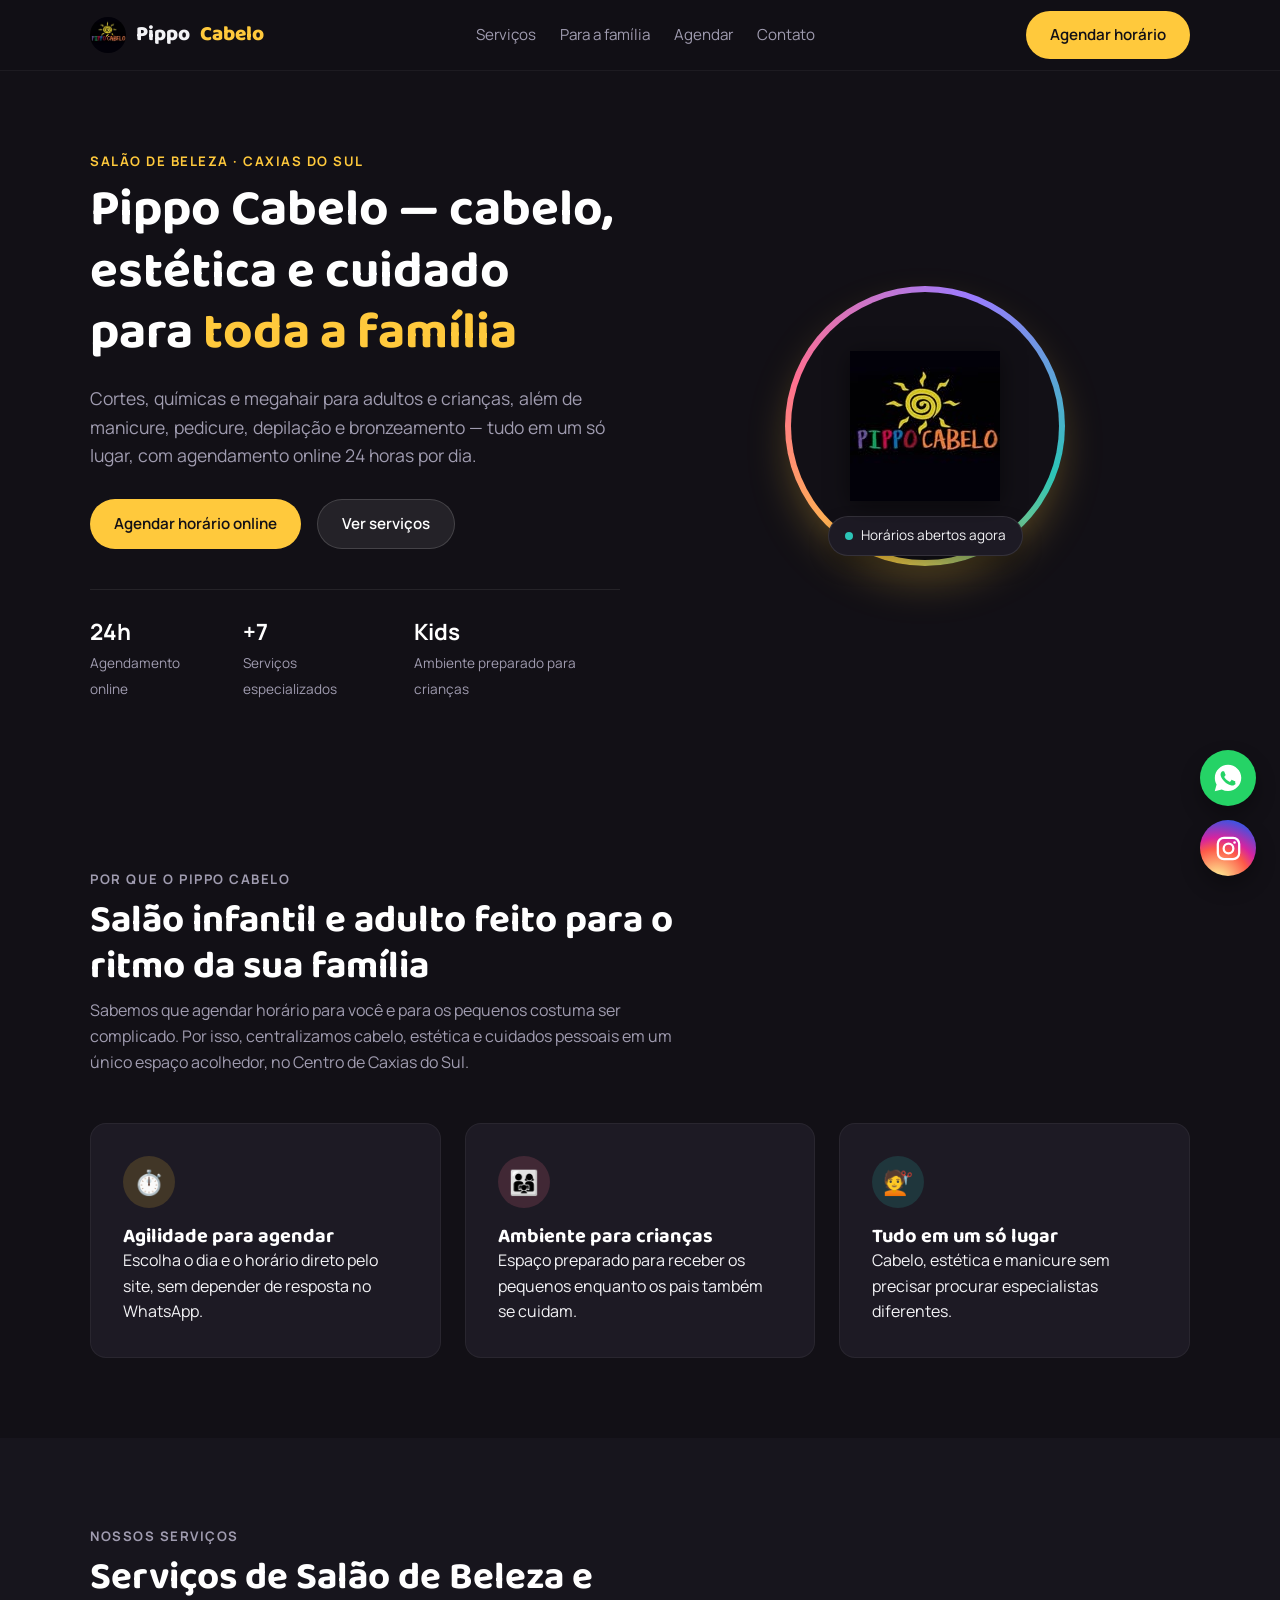
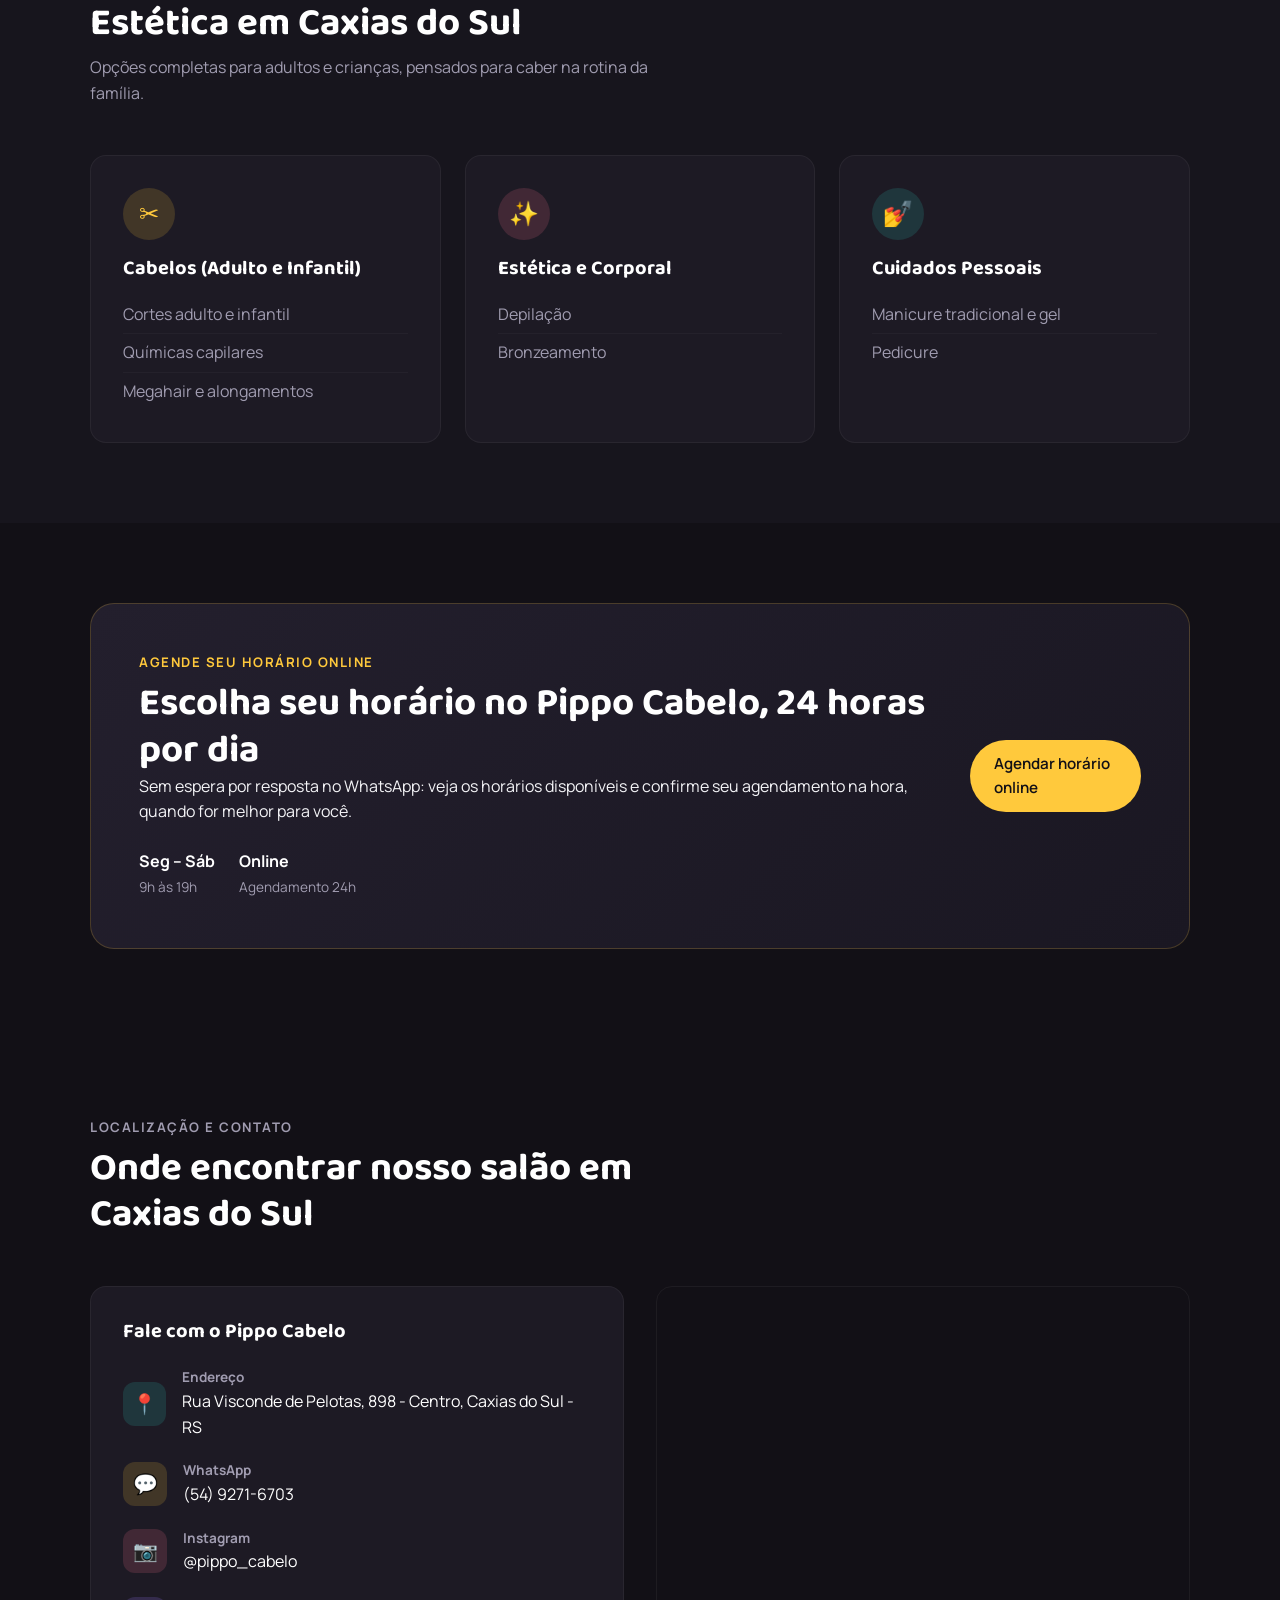
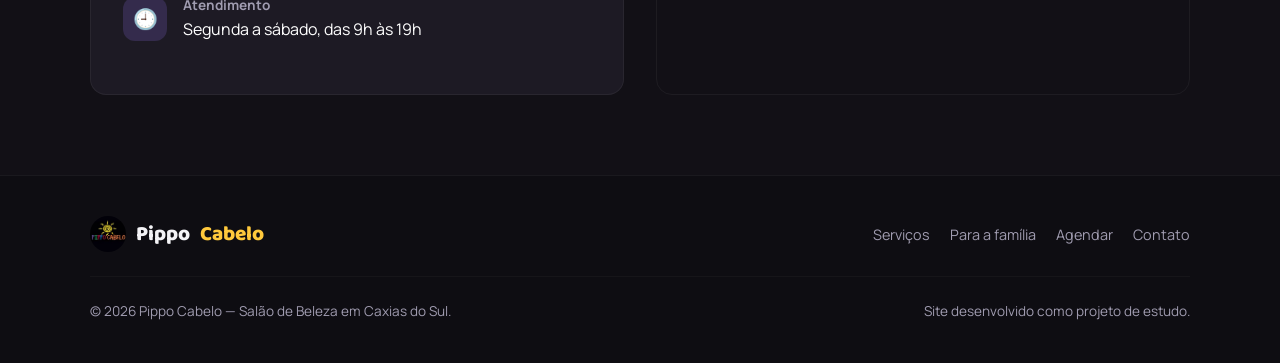
==== pippo-cabelo/index.html @ a28db08d "first commit" ====
<!DOCTYPE html>
<html lang="pt-BR">
<head>
  <meta charset="UTF-8">
  <meta name="viewport" content="width=device-width, initial-scale=1.0">

  <!-- ===================== SEO ===================== -->
  <title>Pippo Cabelo | Salão Adulto, Infantil e Agendamento Online em Caxias do Sul</title>
  <meta name="description" content="Agende seu horário online no Pippo Cabelo! Cortes adulto e infantil, megahair, químicas, manicure, depilação e bronzeamento em Caxias do Sul. Escolha seu horário 24h!">
  <meta name="keywords" content="salão de beleza em caxias do sul, agendamento online salão, salão infantil caxias do sul, megahair caxias do sul, manicure e pedicure perto de mim, depilação e bronzeamento caxias">
  <meta name="robots" content="index, follow">
  <link rel="canonical" href="https://www.pippocabelo.com.br/">
  
  <meta property="og:type" content="business.business">
  <meta property="og:title" content="Pippo Cabelo | Salão Adulto, Infantil e Agendamento Online em Caxias do Sul">
  <meta property="og:description" content="Cabelo, estética e cuidados para toda a família. Agende seu horário online 24h no Pippo Cabelo, em Caxias do Sul.">
  <meta property="og:image" content="https://www.pippocabelo.com.br/assets/logo.png">
  <meta property="og:url" content="https://www.pippocabelo.com.br/">
  <meta property="og:locale" content="pt_BR">
  <meta name="theme-color" content="#121016">

  <link rel="icon" href="assets/logo.png" type="image/png">
  <link rel="stylesheet" href="styles.css">

  <script type="application/ld+json">
  {
    "@context": "https://schema.org",
    "@type": "HairSalon",
    "name": "Pippo Cabelo",
    "image": "https://www.pippocabelo.com.br/assets/logo.png",
    "url": "https://www.pippocabelo.com.br/",
    "telephone": "+555492716703",
    "priceRange": "$$",
    "address": {
      "@type": "PostalAddress",
      "streetAddress": "Rua Visconde de Pelotas, 898 - Centro",
      "addressLocality": "Caxias do Sul",
      "addressRegion": "RS",
      "addressCountry": "BR"
    },
    "openingHoursSpecification": [
      {
        "@type": "OpeningHoursSpecification",
        "dayOfWeek": ["Monday", "Tuesday", "Wednesday", "Thursday", "Friday", "Saturday"],
        "opens": "09:00",
        "closes": "19:00"
      }
    ],
    "sameAs": [
      "https://www.instagram.com/pippo_cabelo"
    ]
  }
  </script>
</head>
<body>

  <!-- ===================== HEADER ===================== -->
  <header class="site-header">
    <div class="container">
      <a href="#topo" class="brand">
        <img src="assets/logo.png" alt="Logotipo Pippo Cabelo - Salão de Beleza em Caxias do Sul">
        Pippo<span class="hl">Cabelo</span>
      </a>

      <nav class="nav-links" aria-label="Navegação principal">
        <a href="#servicos">Serviços</a>
        <a href="#familia">Para a família</a>
        <a href="#agendar">Agendar</a>
        <a href="#contato">Contato</a>
      </nav>

      <div class="header-actions">
        <a class="btn btn-primary" href="https://online.maapp.com.br/Pippocabelo" target="_blank" rel="noopener">Agendar horário</a>
        <button class="nav-toggle" id="navToggle" aria-label="Abrir menu" aria-expanded="false" aria-controls="mobileMenu">
          <svg width="26" height="26" viewBox="0 0 24 24" fill="none" stroke="currentColor" stroke-width="2" stroke-linecap="round"><line x1="3" y1="6" x2="21" y2="6"></line><line x1="3" y1="12" x2="21" y2="12"></line><line x1="3" y1="18" x2="21" y2="18"></line></svg>
        </button>
      </div>
    </div>

    <nav class="mobile-menu" id="mobileMenu" aria-label="Navegação mobile">
      <a href="#servicos">Serviços</a>
      <a href="#familia">Para a família</a>
      <a href="#agendar">Agendar</a>
      <a href="#contato">Contato</a>
    </nav>
  </header>

  <main id="topo">

    <!-- ===================== HERO ===================== -->
    <section class="hero">
      <div class="container">
        <div class="hero-copy">
          <p class="eyebrow">Salão de beleza · Caxias do Sul</p>
          <h1>Pippo Cabelo — cabelo, estética e cuidado para <span class="accent">toda a família</span></h1>
          <p class="lead">
            Cortes, químicas e megahair para adultos e crianças, além de manicure,
            pedicure, depilação e bronzeamento — tudo em um só lugar, com
            agendamento online 24 horas por dia.
          </p>

          <div class="hero-cta">
            <a class="btn btn-primary" href="https://online.maapp.com.br/Pippocabelo" target="_blank" rel="noopener">Agendar horário online</a>
            <a class="btn btn-ghost-light" href="#servicos">Ver serviços</a>
          </div>

          <div class="hero-stats">
            <div><strong>24h</strong><span>Agendamento online</span></div>
            <div><strong>+7</strong><span>Serviços especializados</span></div>
            <div><strong>Kids</strong><span>Ambiente preparado para crianças</span></div>
          </div>
        </div>

        <div class="hero-visual">
          <div class="sun-wrap">
            <div class="sun-core">
              <img src="assets/logo.png" alt="Pippo Cabelo - Salão Adulto, Infantil e Estética em Caxias do Sul">
            </div>
          </div>
          <div class="floating-badge"><span class="dot"></span> Horários abertos agora</div>
        </div>
      </div>
    </section>

    <!-- ===================== PARA A FAMÍLIA ===================== -->
    <section class="section" id="familia">
      <div class="container">
        <div class="section-head">
          <p class="eyebrow">Por que o Pippo Cabelo</p>
          <h2>Salão infantil e adulto feito para o ritmo da sua família</h2>
          <p>
            Sabemos que agendar horário para você e para os pequenos costuma ser
            complicado. Por isso, centralizamos cabelo, estética e cuidados pessoais
            em um único espaço acolhedor, no Centro de Caxias do Sul.
          </p>
        </div>

        <div class="benefits-grid">
          <div class="benefit-card">
            <div class="benefit-icon c-sun">⏱️</div>
            <h3>Agilidade para agendar</h3>
            <p>Escolha o dia e o horário direto pelo site, sem depender de resposta no WhatsApp.</p>
          </div>
          <div class="benefit-card">
            <div class="benefit-icon c-coral">👨‍👩‍👧</div>
            <h3>Ambiente para crianças</h3>
            <p>Espaço preparado para receber os pequenos enquanto os pais também se cuidam.</p>
          </div>
          <div class="benefit-card">
            <div class="benefit-icon c-teal">💇</div>
            <h3>Tudo em um só lugar</h3>
            <p>Cabelo, estética e manicure sem precisar procurar especialistas diferentes.</p>
          </div>
        </div>
      </div>
    </section>

    <!-- ===================== SERVIÇOS ===================== -->
    <section class="section section-dark" id="servicos">
      <div class="container">
        <div class="section-head">
          <p class="eyebrow">Nossos serviços</p>
          <h2>Serviços de Salão de Beleza e Estética em Caxias do Sul</h2>
          <p>Opções completas para adultos e crianças, pensados para caber na rotina da família.</p>
        </div>

        <div class="services-grid">
          <article class="service-card">
            <div class="service-badge c-sun">✂️</div>
            <h3>Cabelos (Adulto e Infantil)</h3>
            <ul>
              <li>Cortes adulto e infantil</li>
              <li>Químicas capilares</li>
              <li>Megahair e alongamentos</li>
            </ul>
          </article>

          <article class="service-card">
            <div class="service-badge c-coral">✨</div>
            <h3>Estética e Corporal</h3>
            <ul>
              <li>Depilação</li>
              <li>Bronzeamento</li>
            </ul>
          </article>

          <article class="service-card">
            <div class="service-badge c-teal">💅</div>
            <h3>Cuidados Pessoais</h3>
            <ul>
              <li>Manicure tradicional e gel</li>
              <li>Pedicure</li>
            </ul>
          </article>
        </div>
      </div>
    </section>

    <!-- ===================== AGENDAR (CTA) ===================== -->
    <section class="section" id="agendar">
      <div class="container">
        <div class="booking-banner">
          <div>
            <p class="eyebrow">Agende seu horário online</p>
            <h2>Escolha seu horário no Pippo Cabelo, 24 horas por dia</h2>
            <p>
              Sem espera por resposta no WhatsApp: veja os horários disponíveis
              e confirme seu agendamento na hora, quando for melhor para você.
            </p>

            <div class="booking-hours">
              <div><strong>Seg – Sáb</strong><span>9h às 19h</span></div>
              <div><strong>Online</strong><span>Agendamento 24h</span></div>
            </div>
          </div>

          <div class="booking-actions">
            <a class="btn btn-primary" href="https://online.maapp.com.br/Pippocabelo" target="_blank" rel="noopener">Agendar horário online</a>
          </div>
        </div>
      </div>
    </section>

    <!-- ===================== LOCALIZAÇÃO E CONTATO ===================== -->
    <section class="section" id="contato">
      <div class="container">
        <div class="section-head">
          <p class="eyebrow">Localização e contato</p>
          <h2>Onde encontrar nosso salão em Caxias do Sul</h2>
        </div>

        <div class="contact-grid">
          <div class="contact-card">
            <h3>Fale com o Pippo Cabelo</h3>
            <ul class="contact-list">
              <li>
                <span class="ico c-teal">📍</span>
                <div>
                  <strong>Endereço</strong>
                  <span>Rua Visconde de Pelotas, 898 - Centro, Caxias do Sul - RS</span>
                </div>
              </li>
              <li>
                <span class="ico c-sun">💬</span>
                <div>
                  <strong>WhatsApp</strong>
                  <span>(54) 9271-6703</span>
                </div>
              </li>
              <li>
                <span class="ico c-coral">📷</span>
                <div>
                  <strong>Instagram</strong>
                  <span>@pippo_cabelo</span>
                </div>
              </li>
              <li>
                <span class="ico c-violet">🕘</span>
                <div>
                  <strong>Atendimento</strong>
                  <span>Segunda a sábado, das 9h às 19h</span>
                </div>
              </li>
            </ul>
          </div>

          <div class="map-frame">
            <iframe
              src="https://www.google.com/maps?q=Rua+Visconde+de+Pelotas,+898+-+Centro,+Caxias+do+Sul+-+RS&output=embed"
              title="Mapa de localização do Pippo Cabelo em Caxias do Sul"
              loading="lazy"
              referrerpolicy="no-referrer-when-downgrade">
            </iframe>
          </div>
        </div>
      </div>
    </section>

  </main>

  <!-- ===================== RODAPÉ ===================== -->
  <footer class="site-footer">
    <div class="container">
      <div class="footer-top">
        <a href="#topo" class="brand">
          <img src="assets/logo.png" alt="Logotipo Pippo Cabelo - Caxias do Sul">
          Pippo<span class="hl">Cabelo</span>
        </a>
        <nav class="footer-links" aria-label="Links do rodapé">
          <a href="#servicos">Serviços</a>
          <a href="#familia">Para a família</a>
          <a href="#agendar">Agendar</a>
          <a href="#contato">Contato</a>
        </nav>
      </div>
      <div class="footer-bottom">
        <span>© 2026 Pippo Cabelo — Salão de Beleza em Caxias do Sul.</span>
        <span>Site desenvolvido como projeto de estudo.</span>
      </div>
    </div>
  </footer>

  <!-- Botões flutuantes de contato -->
  <div class="float-actions">
    <a class="whatsapp-float" href="https://wa.me/555492716703?text=Ol%C3%A1!%20Quero%20agendar%20um%20hor%C3%A1rio%20no%20Pippo%20Cabelo." target="_blank" rel="noopener" aria-label="Falar no WhatsApp com Pippo Cabelo">
      <svg viewBox="0 0 24 24" fill="currentColor" aria-hidden="true">
        <path d="M12.04 2C6.58 2 2.13 6.45 2.13 11.91c0 1.75.46 3.45 1.32 4.95L2.05 22l5.29-1.39a9.9 9.9 0 0 0 4.7 1.2h.01c5.46 0 9.9-4.45 9.9-9.91C21.95 6.45 17.5 2 12.04 2Zm5.8 14.16c-.24.68-1.4 1.32-1.93 1.4-.5.08-1.11.11-1.79-.11-.41-.13-.95-.31-1.63-.6-2.87-1.24-4.74-4.13-4.88-4.32-.14-.19-1.17-1.55-1.17-2.96 0-1.4.73-2.09 1-2.38.24-.27.53-.34.71-.34h.5c.16 0 .38-.06.59.45.24.57.8 1.98.87 2.12.07.14.11.31.02.5-.09.19-.14.31-.28.47-.14.16-.29.36-.42.48-.14.13-.29.28-.13.55.16.27.72 1.19 1.55 1.93 1.06.95 1.96 1.24 2.23 1.38.27.14.43.11.58-.07.16-.19.68-.79.86-1.06.18-.27.36-.22.6-.13.24.09 1.55.73 1.81.86.27.14.44.2.51.31.07.13.07.7-.17 1.38Z"/>
      </svg>
    </a>

    <a class="instagram-float" href="https://www.instagram.com/pippo_cabelo" target="_blank" rel="noopener" aria-label="Ver Instagram do Pippo Cabelo">
      <svg viewBox="0 0 24 24" fill="none" stroke="currentColor" stroke-width="2" stroke-linecap="round" stroke-linejoin="round" aria-hidden="true">
        <rect x="2.5" y="2.5" width="19" height="19" rx="5.5"/>
        <circle cx="12" cy="12" r="4.3"/>
        <circle cx="17.4" cy="6.6" r="1.15" fill="currentColor" stroke="none"/>
      </svg>
    </a>
  </div>

  <script src="script.js"></script>
</body>
</html>
---- pippo-cabelo/styles.css ----
/* ================= FONTES ================= */
@import url('https://fonts.googleapis.com/css2?family=Baloo+2:wght@600;700;800&family=Manrope:wght@400;500;600;700&display=swap');

/* ================= RESET E VARIÁVEIS ================= */
:root {
  --bg-dark: #121016;
  --bg-card: #1d1a24;
  --bg-card-hover: #262230;
  --text-main: #f3f3f6;
  --text-muted: #a09cb0;
  --primary-accent: #ffc93c;
  --accent-coral: #ff6f91;
  --accent-teal: #2cc4b7;
  --accent-violet: #9a7bff;
  --font-family: 'Manrope', system-ui, -apple-system, BlinkMacSystemFont, "Segoe UI", Roboto, sans-serif;
  --font-display: 'Baloo 2', var(--font-family);
  --max-width: 1140px;
}

* {
  margin: 0;
  padding: 0;
  box-sizing: border-box;
}

html {
  scroll-behavior: smooth;
}

body {
  background-color: var(--bg-dark);
  color: var(--text-main);
  font-family: var(--font-family);
  line-height: 1.6;
  -webkit-font-smoothing: antialiased;
}

a {
  color: inherit;
  text-decoration: none;
}

ul {
  list-style: none;
}

.container {
  max-width: var(--max-width);
  margin: 0 auto;
  padding: 0 20px;
}

/* ================= TYPOGRAPHY & BUTTONS ================= */
.eyebrow {
  text-transform: uppercase;
  font-size: 0.825rem;
  letter-spacing: 1.5px;
  font-weight: 700;
  color: var(--primary-accent);
  margin-bottom: 8px;
}

h1, h2, h3 {
  color: #ffffff;
  line-height: 1.2;
  font-family: var(--font-display);
}

h1 { font-size: clamp(2rem, 4vw, 3.2rem); }
h2 { font-size: clamp(1.6rem, 3vw, 2.4rem); }
h3 { font-size: 1.25rem; }

.btn {
  display: inline-flex;
  align-items: center;
  justify-content: center;
  padding: 12px 24px;
  border-radius: 50px;
  font-weight: 600;
  font-size: 0.95rem;
  transition: all 0.2s ease;
  cursor: pointer;
  border: none;
}

.btn-primary {
  background: var(--primary-accent);
  color: #121016;
}

.btn-primary:hover {
  transform: translateY(-2px);
  box-shadow: 0 6px 20px rgba(255, 201, 60, 0.3);
}

.btn-ghost-light {
  background: rgba(255, 255, 255, 0.08);
  color: #fff;
  border: 1px solid rgba(255, 255, 255, 0.15);
}

.btn-ghost-light:hover {
  background: rgba(255, 255, 255, 0.15);
}

/* ================= HEADER ================= */
.site-header {
  position: sticky;
  top: 0;
  z-index: 100;
  background: rgba(18, 16, 22, 0.85);
  backdrop-filter: blur(12px);
  border-bottom: 1px solid rgba(255, 255, 255, 0.05);
}

.site-header .container {
  display: flex;
  align-items: center;
  justify-content: space-between;
  height: 70px;
}

.brand {
  display: flex;
  align-items: center;
  gap: 10px;
  font-size: 1.3rem;
  font-weight: 800;
  font-family: var(--font-display);
}

.brand img {
  width: 36px;
  height: 36px;
  border-radius: 50%;
}

.brand .hl {
  color: var(--primary-accent);
}

.nav-links {
  display: flex;
  gap: 24px;
}

.nav-links a {
  font-size: 0.95rem;
  color: var(--text-muted);
  transition: color 0.2s ease;
}

.nav-links a:hover {
  color: #fff;
}

.header-actions {
  display: flex;
  align-items: center;
  gap: 12px;
}

.nav-toggle {
  display: none;
  background: none;
  border: none;
  color: #fff;
  cursor: pointer;
}

.mobile-menu {
  display: none;
  flex-direction: column;
  background: var(--bg-card);
  padding: 16px 20px;
  gap: 12px;
  border-bottom: 1px solid rgba(255, 255, 255, 0.05);
}

/* ================= HERO & VISUAL LIMPO ================= */
.hero {
  padding: 80px 0;
}

.hero .container {
  display: grid;
  grid-template-columns: 1fr 1fr;
  gap: 40px;
  align-items: center;
}

.hero-copy h1 .accent {
  color: var(--primary-accent);
}

.hero-copy .lead {
  color: var(--text-muted);
  margin: 20px 0 30px;
  font-size: 1.1rem;
}

.hero-cta {
  display: flex;
  gap: 16px;
  margin-bottom: 40px;
}

.hero-stats {
  display: flex;
  gap: 30px;
  border-top: 1px solid rgba(255, 255, 255, 0.08);
  padding-top: 24px;
}

.hero-stats div strong {
  display: block;
  font-size: 1.4rem;
  color: #fff;
}

.hero-stats div span {
  font-size: 0.85rem;
  color: var(--text-muted);
}

/* HERO VISUAL LIMPO (SEM GIRA-GIRA / SEM CORES EXTRA) */
.hero-visual {
  position: relative;
  display: flex;
  justify-content: center;
  align-items: center;
}

.sun-wrap {
  position: relative;
  width: 280px;
  height: 280px;
  display: flex;
  align-items: center;
  justify-content: center;
  border-radius: 50%;
  background: conic-gradient(from 200deg, var(--primary-accent), var(--accent-coral), var(--accent-violet), var(--accent-teal), var(--primary-accent));
  box-shadow: 0 20px 45px -10px rgba(255, 201, 60, 0.35);
  padding: 6px;
}

.sun-wrap::before {
  content: "";
  position: absolute;
  inset: 6px;
  border-radius: 50%;
  background: var(--bg-dark);
}

.sun-core {
  position: relative;
  z-index: 1;
  width: 100%;
  height: 100%;
  display: flex;
  align-items: center;
  justify-content: center;
  padding: 30px;
}

.sun-core img {
  max-width: 85%;
  max-height: 85%;
  object-fit: contain;
  filter: drop-shadow(0 4px 12px rgba(0,0,0,0.5));
}

.floating-badge {
  position: absolute;
  bottom: 10px;
  background: var(--bg-card);
  border: 1px solid rgba(255, 255, 255, 0.1);
  padding: 8px 16px;
  border-radius: 50px;
  font-size: 0.85rem;
  display: flex;
  align-items: center;
  gap: 8px;
  box-shadow: 0 10px 20px rgba(0,0,0,0.3);
}

.floating-badge .dot {
  width: 8px;
  height: 8px;
  background: var(--accent-teal);
  border-radius: 50%;
}

/* ================= SEÇÕES EM GERAL ================= */
.section {
  padding: 80px 0;
}

.section-dark {
  background: #17151d;
}

.section-head {
  max-width: 600px;
  margin-bottom: 48px;
}

.section-head p {
  color: var(--text-muted);
  margin-top: 8px;
}

/* ================= CARDS & GRIDS ================= */
.benefits-grid,
.services-grid {
  display: grid;
  grid-template-columns: repeat(auto-fit, minmax(280px, 1fr));
  gap: 24px;
}

.benefit-card,
.service-card {
  background: var(--bg-card);
  border: 1px solid rgba(255, 255, 255, 0.05);
  padding: 32px;
  border-radius: 16px;
  transition: transform 0.2s ease, background-color 0.2s ease;
}

.benefit-card:hover,
.service-card:hover {
  transform: translateY(-4px);
  background: var(--bg-card-hover);
}

.benefit-icon,
.service-badge {
  font-size: 1.5rem;
  margin-bottom: 16px;
  width: 52px;
  height: 52px;
  border-radius: 50%;
  display: flex;
  align-items: center;
  justify-content: center;
}

/* Utilitários de cor por serviço/contato (usados nos círculos de ícone) */
.c-sun    { background: rgba(255, 201, 60, 0.16);  color: var(--primary-accent); }
.c-coral  { background: rgba(255, 111, 145, 0.16); color: var(--accent-coral); }
.c-teal   { background: rgba(44, 196, 183, 0.16);  color: var(--accent-teal); }
.c-violet { background: rgba(154, 123, 255, 0.18); color: var(--accent-violet); }

.service-card ul {
  margin-top: 16px;
}

.service-card li {
  color: var(--text-muted);
  padding: 6px 0;
  border-bottom: 1px solid rgba(255, 255, 255, 0.03);
}

.service-card li:last-child {
  border-bottom: none;
}

/* ================= BOOKING BANNER ================= */
.booking-banner {
  background: linear-gradient(135deg, #231f2d 0%, #1a1722 100%);
  border: 1px solid rgba(255, 201, 60, 0.2);
  border-radius: 24px;
  padding: 48px;
  display: flex;
  justify-content: space-between;
  align-items: center;
  gap: 32px;
}

.booking-hours {
  display: flex;
  gap: 24px;
  margin-top: 24px;
}

.booking-hours strong {
  display: block;
  color: #fff;
}

.booking-hours span {
  font-size: 0.85rem;
  color: var(--text-muted);
}

/* ================= CONTATO E MAPA ================= */
.contact-grid {
  display: grid;
  grid-template-columns: 1fr 1fr;
  gap: 32px;
}

.contact-card {
  background: var(--bg-card);
  padding: 32px;
  border-radius: 16px;
  border: 1px solid rgba(255, 255, 255, 0.05);
}

.contact-list {
  margin-top: 24px;
}

.contact-list li {
  display: flex;
  align-items: center;
  gap: 16px;
  margin-bottom: 20px;
}

.contact-list .ico {
  font-size: 1.25rem;
  width: 44px;
  height: 44px;
  display: flex;
  align-items: center;
  justify-content: center;
  border-radius: 12px;
}

.contact-list strong {
  display: block;
  font-size: 0.85rem;
  color: var(--text-muted);
}

.contact-list span {
  color: #fff;
}

.map-frame {
  border-radius: 16px;
  overflow: hidden;
  min-height: 300px;
  border: 1px solid rgba(255, 255, 255, 0.05);
}

.map-frame iframe {
  width: 100%;
  height: 100%;
  border: none;
}

/* ================= FOOTER ================= */
.site-footer {
  border-top: 1px solid rgba(255, 255, 255, 0.05);
  padding: 40px 0;
  background: #0e0d12;
}

.footer-top {
  display: flex;
  justify-content: space-between;
  align-items: center;
  margin-bottom: 24px;
}

.footer-links {
  display: flex;
  gap: 20px;
}

.footer-links a {
  color: var(--text-muted);
  font-size: 0.9rem;
}

.footer-bottom {
  display: flex;
  justify-content: space-between;
  border-top: 1px solid rgba(255, 255, 255, 0.03);
  padding-top: 24px;
  font-size: 0.85rem;
  color: var(--text-muted);
}

/* ================= BOTÕES FLUTUANTES (WHATSAPP + INSTAGRAM) ================= */
.float-actions {
  position: fixed;
  bottom: 24px;
  right: 24px;
  z-index: 99;
  display: flex;
  flex-direction: column;
  gap: 14px;
  align-items: center;
}

.whatsapp-float,
.instagram-float {
  width: 56px;
  height: 56px;
  color: #fff;
  border-radius: 50%;
  display: flex;
  align-items: center;
  justify-content: center;
  box-shadow: 0 10px 20px rgba(0, 0, 0, 0.3);
  transition: transform 0.2s ease;
}

.whatsapp-float {
  background: #25d366;
}

.instagram-float {
  background: radial-gradient(circle at 30% 110%, #fdf497 0%, #fdf497 5%, #fd5949 45%, #d6249f 60%, #285AEB 90%);
}

.whatsapp-float:hover,
.instagram-float:hover {
  transform: scale(1.1);
}

.whatsapp-float svg {
  width: 32px;
  height: 32px;
}

.instagram-float svg {
  width: 27px;
  height: 27px;
}

/* ================= RESPONSIVO ================= */
@media (max-width: 850px) {
  .hero .container,
  .contact-grid {
    grid-template-columns: 1fr;
  }

  .booking-banner {
    flex-direction: column;
    align-items: flex-start;
    padding: 32px;
  }

  .nav-links,
  .header-actions .btn {
    display: none;
  }

  .nav-toggle {
    display: block;
  }

  .mobile-menu.open {
    display: flex;
  }

  .footer-top,
  .footer-bottom {
    flex-direction: column;
    gap: 16px;
    align-items: flex-start;
  }
}
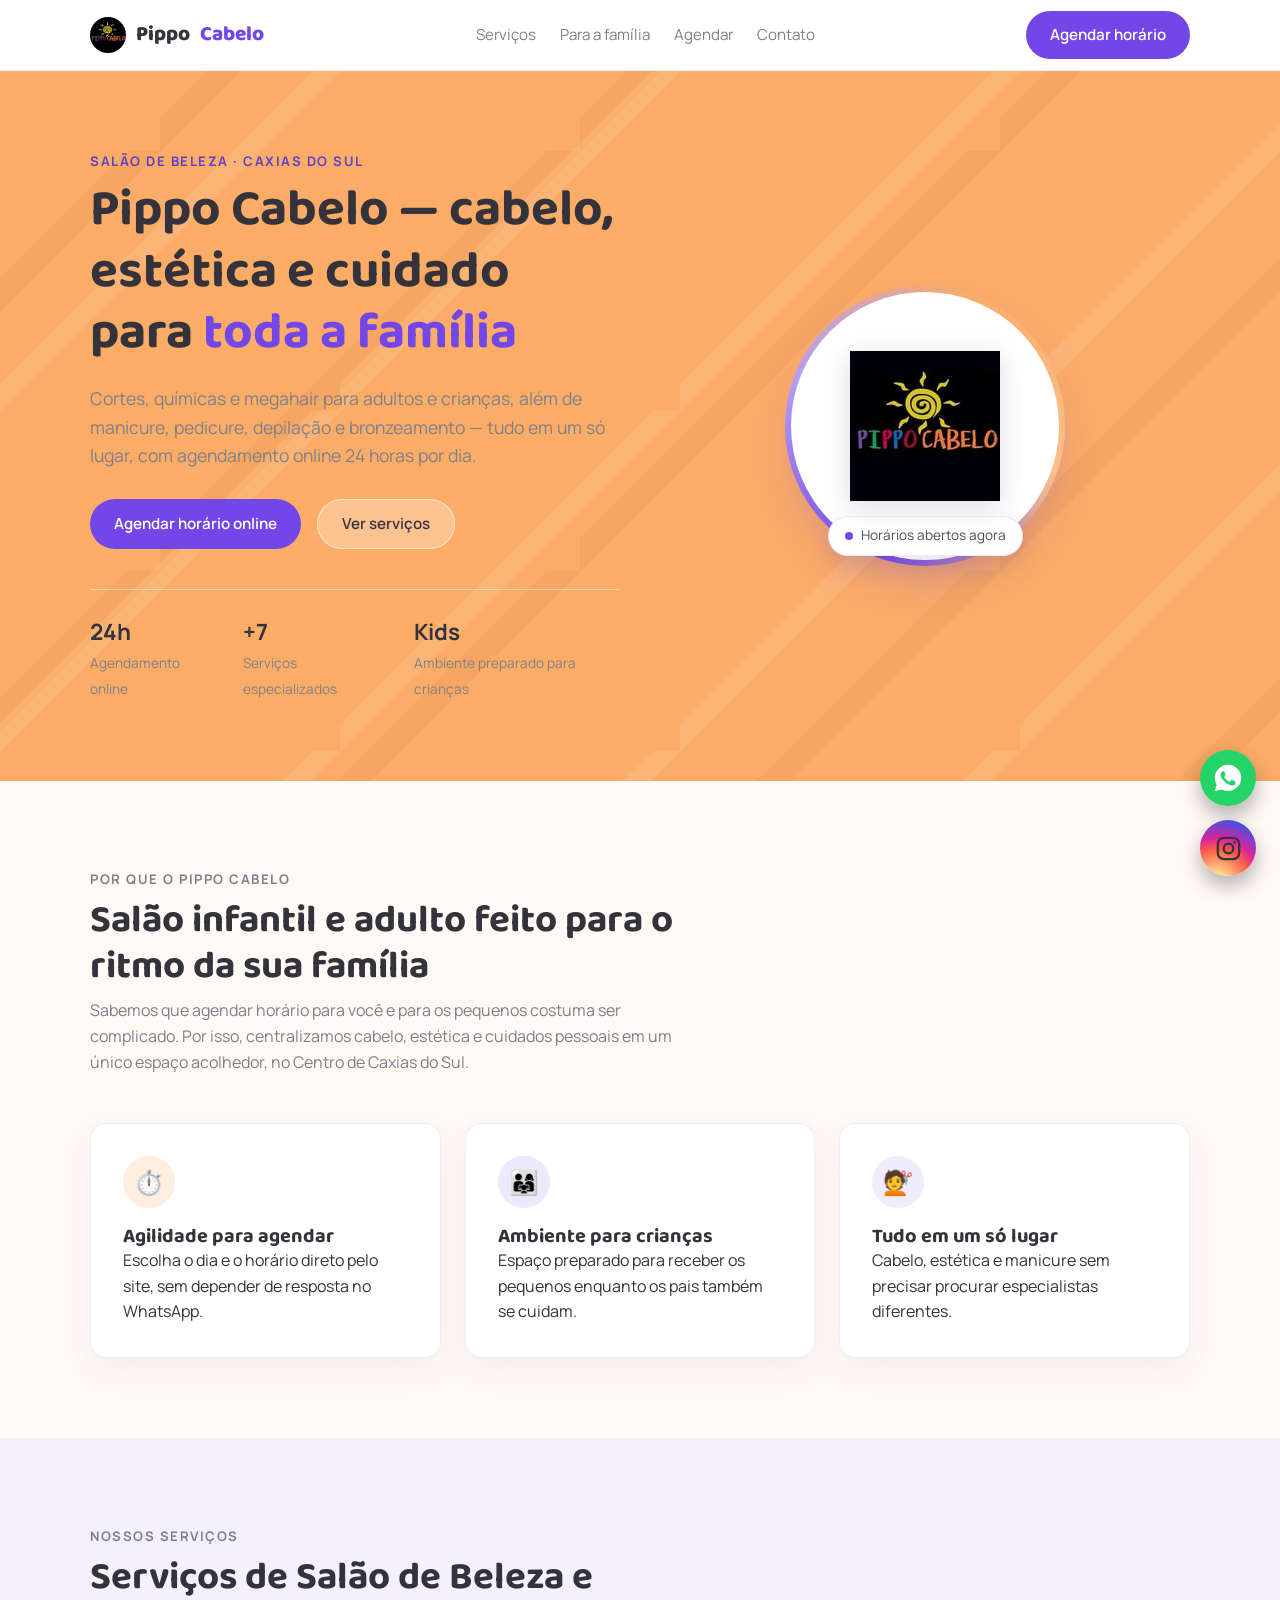
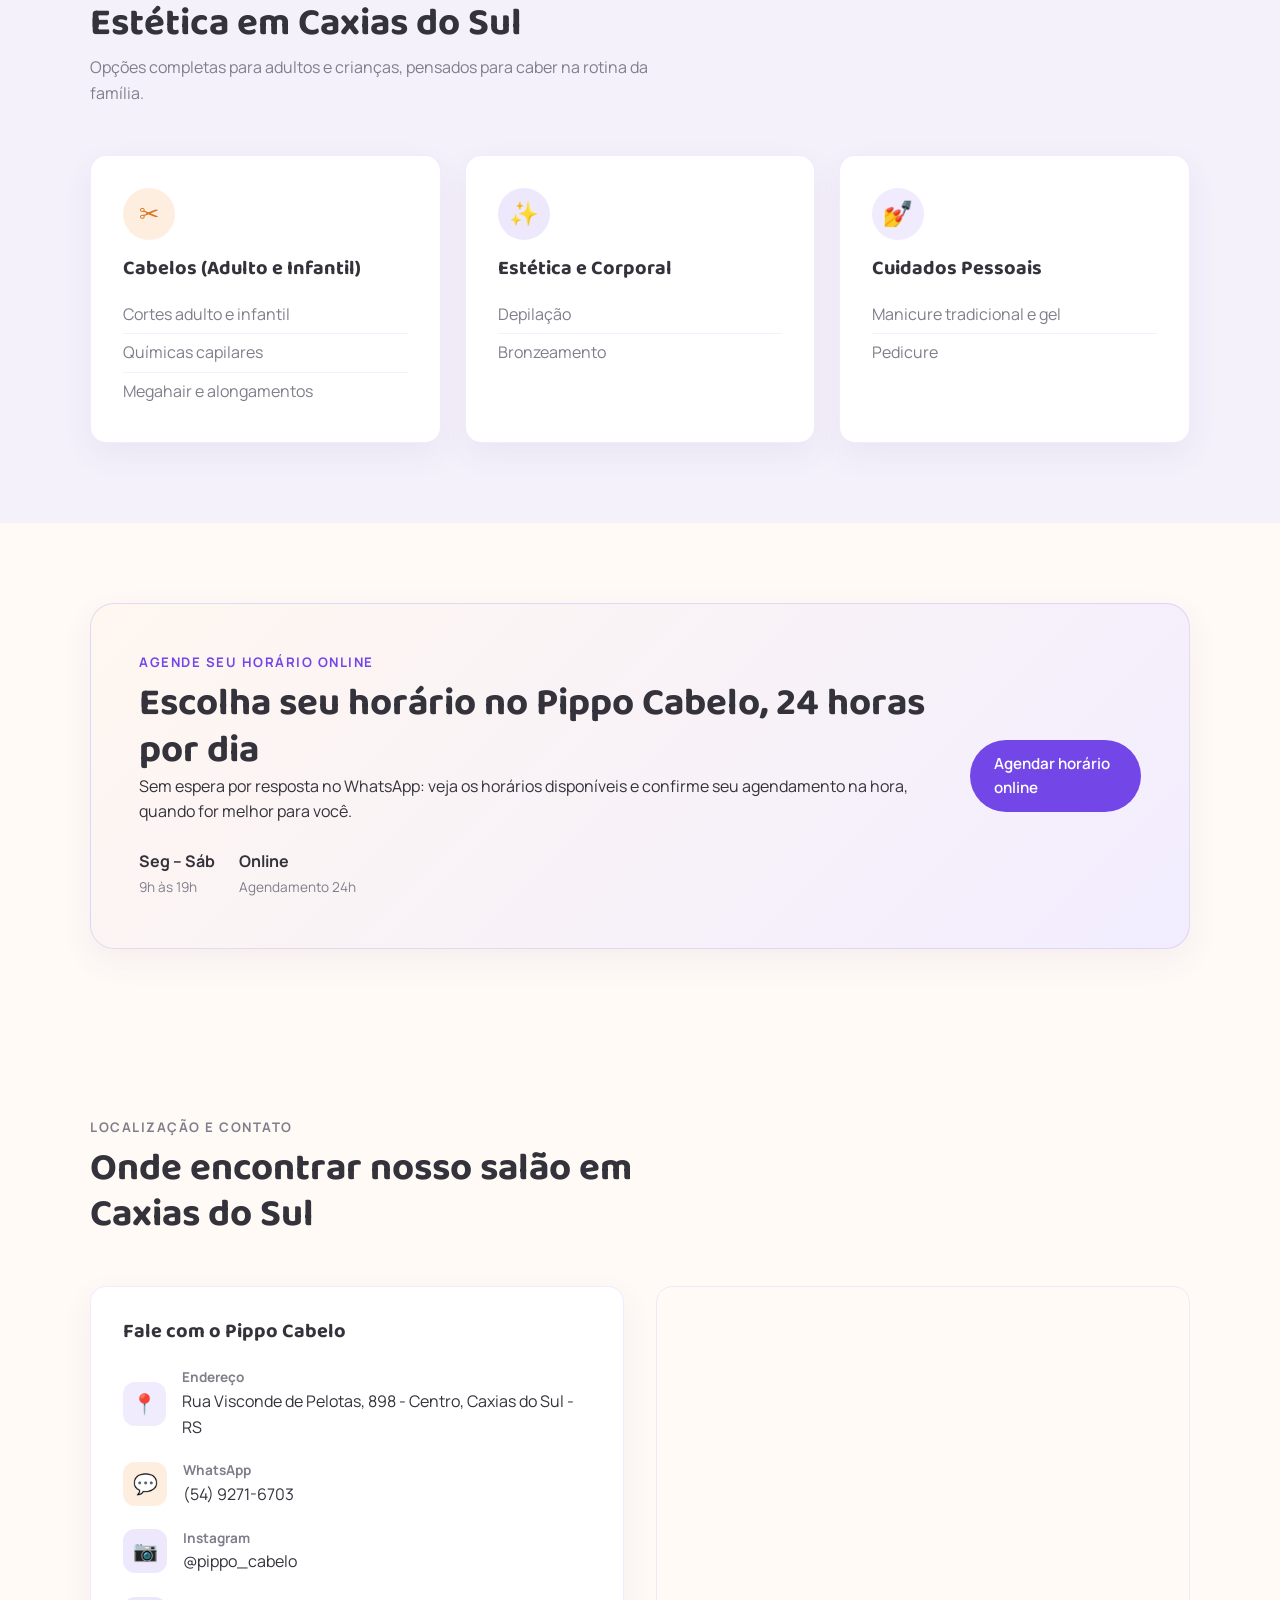
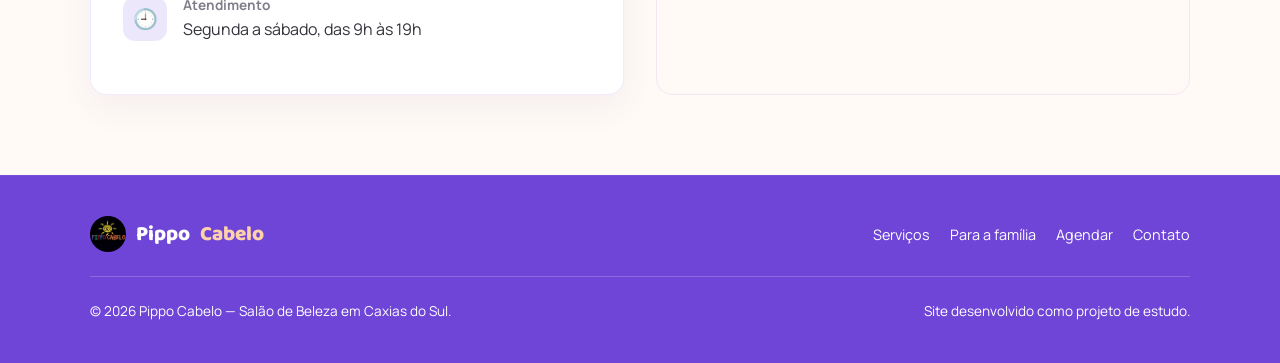
==== commit 1e33a95e: "arrumando para o google search" ====
--- a/pippo-cabelo/index.html
+++ b/pippo-cabelo/index.html
@@ -9,15 +9,15 @@
   <meta name="description" content="Agende seu horário online no Pippo Cabelo! Cortes adulto e infantil, megahair, químicas, manicure, depilação e bronzeamento em Caxias do Sul. Escolha seu horário 24h!">
   <meta name="keywords" content="salão de beleza em caxias do sul, agendamento online salão, salão infantil caxias do sul, megahair caxias do sul, manicure e pedicure perto de mim, depilação e bronzeamento caxias">
   <meta name="robots" content="index, follow">
-  <link rel="canonical" href="https://www.pippocabelo.com.br/">
+  <link rel="canonical" href="https://pippo-cabelo.vercel.app/">
   
   <meta property="og:type" content="business.business">
   <meta property="og:title" content="Pippo Cabelo | Salão Adulto, Infantil e Agendamento Online em Caxias do Sul">
   <meta property="og:description" content="Cabelo, estética e cuidados para toda a família. Agende seu horário online 24h no Pippo Cabelo, em Caxias do Sul.">
-  <meta property="og:image" content="https://www.pippocabelo.com.br/assets/logo.png">
-  <meta property="og:url" content="https://www.pippocabelo.com.br/">
+  <meta property="og:image" content="https://pippo-cabelo.vercel.app/assets/logo.png">
+  <meta property="og:url" content="https://pippo-cabelo.vercel.app/">
   <meta property="og:locale" content="pt_BR">
-  <meta name="theme-color" content="#121016">
+  <meta name="theme-color" content="#fbac67">
 
   <link rel="icon" href="assets/logo.png" type="image/png">
   <link rel="stylesheet" href="styles.css">
@@ -27,8 +27,8 @@
     "@context": "https://schema.org",
     "@type": "HairSalon",
     "name": "Pippo Cabelo",
-    "image": "https://www.pippocabelo.com.br/assets/logo.png",
-    "url": "https://www.pippocabelo.com.br/",
+    "image": "https://pippo-cabelo.vercel.app/assets/logo.png",
+    "url": "https://pippo-cabelo.vercel.app/",
     "telephone": "+555492716703",
     "priceRange": "$$",
     "address": {
@@ -303,8 +303,9 @@
   <!-- Botões flutuantes de contato -->
   <div class="float-actions">
     <a class="whatsapp-float" href="https://wa.me/555492716703?text=Ol%C3%A1!%20Quero%20agendar%20um%20hor%C3%A1rio%20no%20Pippo%20Cabelo." target="_blank" rel="noopener" aria-label="Falar no WhatsApp com Pippo Cabelo">
-      <svg viewBox="0 0 24 24" fill="currentColor" aria-hidden="true">
-        <path d="M12.04 2C6.58 2 2.13 6.45 2.13 11.91c0 1.75.46 3.45 1.32 4.95L2.05 22l5.29-1.39a9.9 9.9 0 0 0 4.7 1.2h.01c5.46 0 9.9-4.45 9.9-9.91C21.95 6.45 17.5 2 12.04 2Zm5.8 14.16c-.24.68-1.4 1.32-1.93 1.4-.5.08-1.11.11-1.79-.11-.41-.13-.95-.31-1.63-.6-2.87-1.24-4.74-4.13-4.88-4.32-.14-.19-1.17-1.55-1.17-2.96 0-1.4.73-2.09 1-2.38.24-.27.53-.34.71-.34h.5c.16 0 .38-.06.59.45.24.57.8 1.98.87 2.12.07.14.11.31.02.5-.09.19-.14.31-.28.47-.14.16-.29.36-.42.48-.14.13-.29.28-.13.55.16.27.72 1.19 1.55 1.93 1.06.95 1.96 1.24 2.23 1.38.27.14.43.11.58-.07.16-.19.68-.79.86-1.06.18-.27.36-.22.6-.13.24.09 1.55.73 1.81.86.27.14.44.2.51.31.07.13.07.7-.17 1.38Z"/>
+      <svg viewBox="0 0 24 24" aria-hidden="true"
+           style="display:block;width:32px;height:32px;fill:#ffffff;color:#ffffff;">
+        <path fill="#ffffff" d="M12.04 2C6.58 2 2.13 6.45 2.13 11.91c0 1.75.46 3.45 1.32 4.95L2.05 22l5.29-1.39a9.9 9.9 0 0 0 4.7 1.2h.01c5.46 0 9.9-4.45 9.9-9.91C21.95 6.45 17.5 2 12.04 2Zm5.8 14.16c-.24.68-1.4 1.32-1.93 1.4-.5.08-1.11.11-1.79-.11-.41-.13-.95-.31-1.63-.6-2.87-1.24-4.74-4.13-4.88-4.32-.14-.19-1.17-1.55-1.17-2.96 0-1.4.73-2.09 1-2.38.24-.27.53-.34.71-.34h.5c.16 0 .38-.06.59.45.24.57.8 1.98.87 2.12.07.14.11.31.02.5-.09.19-.14.31-.28.47-.14.16-.29.36-.42.48-.14.13-.29.28-.13.55.16.27.72 1.19 1.55 1.93 1.06.95 1.96 1.24 2.23 1.38.27.14.43.11.58-.07.16-.19.68-.79.86-1.06.18-.27.36-.22.6-.13.24.09 1.55.73 1.81.86.27.14.44.2.51.31.07.13.07.7-.17 1.38Z"/>
       </svg>
     </a>
 
--- a/pippo-cabelo/styles.css
+++ b/pippo-cabelo/styles.css
@@ -3,15 +3,15 @@
 
 /* ================= RESET E VARIÁVEIS ================= */
 :root {
-  --bg-dark: #121016;
-  --bg-card: #1d1a24;
-  --bg-card-hover: #262230;
-  --text-main: #f3f3f6;
-  --text-muted: #a09cb0;
-  --primary-accent: #ffc93c;
-  --accent-coral: #ff6f91;
-  --accent-teal: #2cc4b7;
-  --accent-violet: #9a7bff;
+  --bg-dark: #fffaf6;
+  --bg-card: #ffffff;
+  --bg-card-hover: #fff6ef;
+  --text-main: #34323b;
+  --text-muted: #7f7f8b;
+  --primary-accent: #7346e8;
+  --accent-coral: #fbac67;
+  --accent-teal: #9b7cf0;
+  --accent-violet: #c9baf7;
   --font-family: 'Manrope', system-ui, -apple-system, BlinkMacSystemFont, "Segoe UI", Roboto, sans-serif;
   --font-display: 'Baloo 2', var(--font-family);
   --max-width: 1140px;
@@ -61,7 +61,7 @@
 }
 
 h1, h2, h3 {
-  color: #ffffff;
+  color: var(--text-main);
   line-height: 1.2;
   font-family: var(--font-display);
 }
@@ -85,22 +85,22 @@
 
 .btn-primary {
   background: var(--primary-accent);
-  color: #121016;
+  color: #ffffff;
 }
 
 .btn-primary:hover {
   transform: translateY(-2px);
-  box-shadow: 0 6px 20px rgba(255, 201, 60, 0.3);
+  box-shadow: 0 8px 22px rgba(115, 70, 232, 0.28);
 }
 
 .btn-ghost-light {
-  background: rgba(255, 255, 255, 0.08);
-  color: #fff;
-  border: 1px solid rgba(255, 255, 255, 0.15);
+  background: rgba(255, 255, 255, 0.28);
+  color: #3b3340;
+  border: 1px solid rgba(255, 255, 255, 0.60);
 }
 
 .btn-ghost-light:hover {
-  background: rgba(255, 255, 255, 0.15);
+  background: rgba(255, 255, 255, 0.45);
 }
 
 /* ================= HEADER ================= */
@@ -108,9 +108,9 @@
   position: sticky;
   top: 0;
   z-index: 100;
-  background: rgba(18, 16, 22, 0.85);
+  background: rgba(255, 255, 255, 0.92);
   backdrop-filter: blur(12px);
-  border-bottom: 1px solid rgba(255, 255, 255, 0.05);
+  border-bottom: 1px solid rgba(115, 70, 232, 0.10);
 }
 
 .site-header .container {
@@ -151,7 +151,7 @@
 }
 
 .nav-links a:hover {
-  color: #fff;
+  color: var(--primary-accent);
 }
 
 .header-actions {
@@ -164,7 +164,7 @@
   display: none;
   background: none;
   border: none;
-  color: #fff;
+  color: var(--primary-accent);
   cursor: pointer;
 }
 
@@ -174,12 +174,19 @@
   background: var(--bg-card);
   padding: 16px 20px;
   gap: 12px;
-  border-bottom: 1px solid rgba(255, 255, 255, 0.05);
+  border-bottom: 1px solid rgba(115, 70, 232, 0.10);
+  box-shadow: 0 8px 24px rgba(87, 64, 120, 0.06);
 }
 
 /* ================= HERO & VISUAL LIMPO ================= */
 .hero {
   padding: 80px 0;
+  background-color: #fbac67;
+  background-image:
+    linear-gradient(135deg, transparent 0 46%, rgba(255,255,255,0.10) 46% 50%, transparent 50% 100%),
+    linear-gradient(135deg, transparent 0 46%, rgba(198,116,52,0.10) 46% 50%, transparent 50% 100%);
+  background-size: 340px 340px, 420px 420px;
+  background-position: 0 0, 160px 80px;
 }
 
 .hero .container {
@@ -208,14 +215,14 @@
 .hero-stats {
   display: flex;
   gap: 30px;
-  border-top: 1px solid rgba(255, 255, 255, 0.08);
+  border-top: 1px solid rgba(255, 255, 255, 0.42);
   padding-top: 24px;
 }
 
 .hero-stats div strong {
   display: block;
   font-size: 1.4rem;
-  color: #fff;
+  color: var(--text-main);
 }
 
 .hero-stats div span {
@@ -239,8 +246,8 @@
   align-items: center;
   justify-content: center;
   border-radius: 50%;
-  background: conic-gradient(from 200deg, var(--primary-accent), var(--accent-coral), var(--accent-violet), var(--accent-teal), var(--primary-accent));
-  box-shadow: 0 20px 45px -10px rgba(255, 201, 60, 0.35);
+  background: conic-gradient(from 200deg, #7346e8, #b69df4, #fbac67, #f8c08d, #7346e8);
+  box-shadow: 0 22px 45px -12px rgba(115, 70, 232, 0.28);
   padding: 6px;
 }
 
@@ -249,7 +256,7 @@
   position: absolute;
   inset: 6px;
   border-radius: 50%;
-  background: var(--bg-dark);
+  background: #ffffff;
 }
 
 .sun-core {
@@ -267,21 +274,21 @@
   max-width: 85%;
   max-height: 85%;
   object-fit: contain;
-  filter: drop-shadow(0 4px 12px rgba(0,0,0,0.5));
+  filter: drop-shadow(0 5px 14px rgba(65, 49, 95, 0.18));
 }
 
 .floating-badge {
   position: absolute;
   bottom: 10px;
   background: var(--bg-card);
-  border: 1px solid rgba(255, 255, 255, 0.1);
+  border: 1px solid rgba(115, 70, 232, 0.12);
   padding: 8px 16px;
   border-radius: 50px;
   font-size: 0.85rem;
   display: flex;
   align-items: center;
   gap: 8px;
-  box-shadow: 0 10px 20px rgba(0,0,0,0.3);
+  box-shadow: 0 10px 24px rgba(77, 57, 112, 0.12);
 }
 
 .floating-badge .dot {
@@ -297,7 +304,7 @@
 }
 
 .section-dark {
-  background: #17151d;
+  background: #f4f1fb;
 }
 
 .section-head {
@@ -321,7 +328,7 @@
 .benefit-card,
 .service-card {
   background: var(--bg-card);
-  border: 1px solid rgba(255, 255, 255, 0.05);
+  border: 1px solid rgba(115, 70, 232, 0.10);
   padding: 32px;
   border-radius: 16px;
   transition: transform 0.2s ease, background-color 0.2s ease;
@@ -346,10 +353,10 @@
 }
 
 /* Utilitários de cor por serviço/contato (usados nos círculos de ícone) */
-.c-sun    { background: rgba(255, 201, 60, 0.16);  color: var(--primary-accent); }
-.c-coral  { background: rgba(255, 111, 145, 0.16); color: var(--accent-coral); }
-.c-teal   { background: rgba(44, 196, 183, 0.16);  color: var(--accent-teal); }
-.c-violet { background: rgba(154, 123, 255, 0.18); color: var(--accent-violet); }
+.c-sun    { background: rgba(251, 172, 103, 0.20); color: #d97827; }
+.c-coral  { background: rgba(115, 70, 232, 0.12);  color: var(--primary-accent); }
+.c-teal   { background: rgba(155, 124, 240, 0.15); color: #7955df; }
+.c-violet { background: rgba(201, 186, 247, 0.34); color: #7044df; }
 
 .service-card ul {
   margin-top: 16px;
@@ -358,7 +365,7 @@
 .service-card li {
   color: var(--text-muted);
   padding: 6px 0;
-  border-bottom: 1px solid rgba(255, 255, 255, 0.03);
+  border-bottom: 1px solid rgba(115, 70, 232, 0.08);
 }
 
 .service-card li:last-child {
@@ -367,8 +374,8 @@
 
 /* ================= BOOKING BANNER ================= */
 .booking-banner {
-  background: linear-gradient(135deg, #231f2d 0%, #1a1722 100%);
-  border: 1px solid rgba(255, 201, 60, 0.2);
+  background: linear-gradient(135deg, #fff7f0 0%, #f2edff 100%);
+  border: 1px solid rgba(115, 70, 232, 0.16);
   border-radius: 24px;
   padding: 48px;
   display: flex;
@@ -385,7 +392,7 @@
 
 .booking-hours strong {
   display: block;
-  color: #fff;
+  color: var(--text-main);
 }
 
 .booking-hours span {
@@ -404,7 +411,7 @@
   background: var(--bg-card);
   padding: 32px;
   border-radius: 16px;
-  border: 1px solid rgba(255, 255, 255, 0.05);
+  border: 1px solid rgba(115, 70, 232, 0.10);
 }
 
 .contact-list {
@@ -435,14 +442,14 @@
 }
 
 .contact-list span {
-  color: #fff;
+  color: var(--text-main);
 }
 
 .map-frame {
   border-radius: 16px;
   overflow: hidden;
   min-height: 300px;
-  border: 1px solid rgba(255, 255, 255, 0.05);
+  border: 1px solid rgba(115, 70, 232, 0.10);
 }
 
 .map-frame iframe {
@@ -455,7 +462,7 @@
 .site-footer {
   border-top: 1px solid rgba(255, 255, 255, 0.05);
   padding: 40px 0;
-  background: #0e0d12;
+  background: #6f45d8;
 }
 
 .footer-top {
@@ -478,7 +485,7 @@
 .footer-bottom {
   display: flex;
   justify-content: space-between;
-  border-top: 1px solid rgba(255, 255, 255, 0.03);
+  border-top: 1px solid rgba(255, 255, 255, 0.20);
   padding-top: 24px;
   font-size: 0.85rem;
   color: var(--text-muted);
@@ -500,7 +507,7 @@
 .instagram-float {
   width: 56px;
   height: 56px;
-  color: #fff;
+  color: var(--text-main);
   border-radius: 50%;
   display: flex;
   align-items: center;
@@ -564,4 +571,74 @@
     gap: 16px;
     align-items: flex-start;
   }
-}+}
+
+/* ================= AJUSTES DA PALETA MINHAAGENDA ================= */
+.site-footer,
+.site-footer .brand,
+.site-footer .footer-links a,
+.site-footer .footer-bottom {
+  color: #ffffff;
+}
+
+.site-footer .brand .hl {
+  color: #ffd1aa;
+}
+
+.site-footer .footer-links a:hover {
+  color: #ffffff;
+  opacity: 0.82;
+}
+
+.hero .eyebrow {
+  color: #5f3fc8;
+}
+
+.hero-copy h1,
+.hero-stats div strong {
+  color: #34323b;
+}
+
+.floating-badge {
+  background: #ffffff;
+  color: #4f4c57;
+}
+
+.floating-badge .dot {
+  background: #7346e8;
+}
+
+.booking-banner h2,
+.booking-hours strong,
+.contact-list span {
+  color: #34323b;
+}
+
+.service-card,
+.benefit-card,
+.contact-card,
+.booking-banner {
+  box-shadow: 0 12px 32px rgba(94, 70, 132, 0.07);
+}
+
+.service-card:hover,
+.benefit-card:hover {
+  box-shadow: 0 16px 36px rgba(94, 70, 132, 0.11);
+}
+
+/* ================= CORREÇÃO ÍCONE WHATSAPP ================= */
+.whatsapp-float {
+  color: black;
+}
+
+.whatsapp-float svg {
+  display: block;
+  width: 32px;
+  height: 32px;
+  color: #ffffff;
+  fill: #ffffff;
+}
+
+.whatsapp-float svg path {
+  fill: #ffffff;
+}
